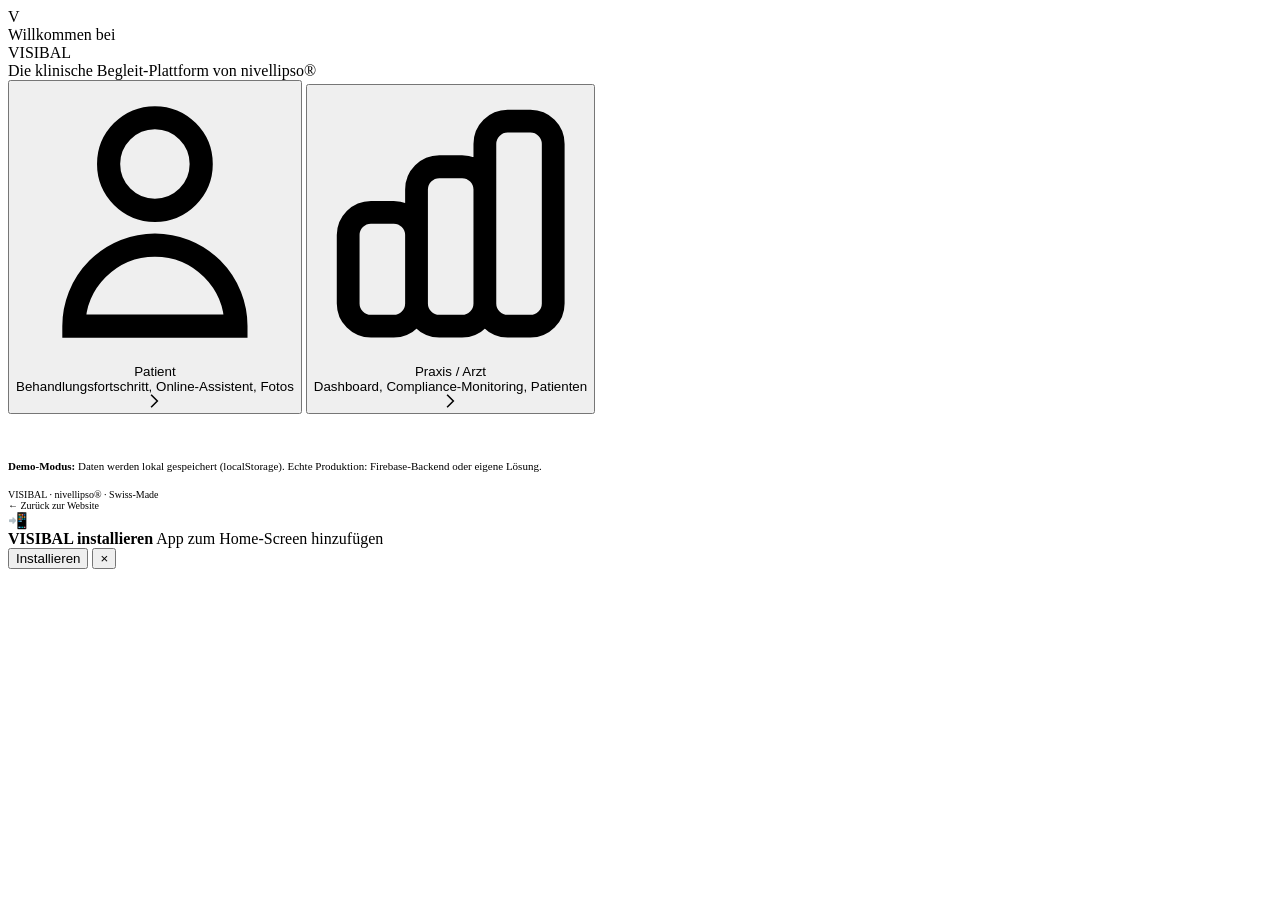
==== visibal-app/index.html @ f3df0269 "feat: add missing features to VISIBAL app - Live wear timer: localStorage session tracking, ticks ev" ====
<!DOCTYPE html>
<html lang="de">
<head>
<meta charset="UTF-8">
<meta name="viewport" content="width=device-width, initial-scale=1.0, viewport-fit=cover, user-scalable=no">
<meta name="apple-mobile-web-app-capable" content="yes">
<meta name="apple-mobile-web-app-status-bar-style" content="black-translucent">
<meta name="theme-color" content="#C00000">
<title>VISIBAL — nivellipso® Patient Companion</title>
<link rel="manifest" href="manifest.json">
<link rel="stylesheet" href="app.css">
<link rel="apple-touch-icon" href="icons/icon-192.png">
</head>
<body>

<div class="login-screen">
  <div class="login-card">
    <div class="login-logo">V</div>
    <div class="login-title">Willkommen bei<br>VISIBAL</div>
    <div class="login-sub">Die klinische Begleit-Plattform von nivellipso®</div>
    
    <div class="role-select">
      <button class="role-btn" onclick="enterApp('patient')">
        <div class="role-ico"><svg viewBox="0 0 24 24" fill="none" stroke="currentColor" stroke-width="2"><path d="M16 7a4 4 0 11-8 0 4 4 0 018 0zM12 14a7 7 0 00-7 7h14a7 7 0 00-7-7z"/></svg></div>
        <div class="role-info">
          <div class="role-title">Patient</div>
          <div class="role-desc">Behandlungsfortschritt, Online-Assistent, Fotos</div>
        </div>
        <svg class="role-arrow" viewBox="0 0 12 18" fill="none" width="10" height="14"><path d="M1 1l8 8-8 8" stroke="currentColor" stroke-width="2"/></svg>
      </button>
      <button class="role-btn" onclick="enterApp('doctor')">
        <div class="role-ico"><svg viewBox="0 0 24 24" fill="none" stroke="currentColor" stroke-width="2"><path d="M9 19v-6a2 2 0 00-2-2H5a2 2 0 00-2 2v6a2 2 0 002 2h2a2 2 0 002-2zm0 0V9a2 2 0 012-2h2a2 2 0 012 2v10m-6 0a2 2 0 002 2h2a2 2 0 002-2m0 0V5a2 2 0 012-2h2a2 2 0 012 2v14a2 2 0 01-2 2h-2a2 2 0 01-2-2z"/></svg></div>
        <div class="role-info">
          <div class="role-title">Praxis / Arzt</div>
          <div class="role-desc">Dashboard, Compliance-Monitoring, Patienten</div>
        </div>
        <svg class="role-arrow" viewBox="0 0 12 18" fill="none" width="10" height="14"><path d="M1 1l8 8-8 8" stroke="currentColor" stroke-width="2"/></svg>
      </button>
    </div>
    
    <div style="margin-top:24px;padding-top:20px;border-top:1px solid var(--border);font-size:11px;color:var(--grey);line-height:1.6;">
      <strong>Demo-Modus:</strong> Daten werden lokal gespeichert (localStorage). Echte Produktion: Firebase-Backend oder eigene Lösung.
    </div>
    
    <div style="margin-top:14px;font-size:10px;color:var(--grey-light);">
      VISIBAL · nivellipso® · Swiss-Made<br>
      <a href="../index.html" style="color:var(--red);text-decoration:none;">← Zurück zur Website</a>
    </div>
  </div>
</div>

<!-- Install Banner (für PWA-Installation) -->
<div class="install-banner" id="installBanner">
  <div class="install-ico">📲</div>
  <div class="install-text">
    <strong>VISIBAL installieren</strong>
    App zum Home-Screen hinzufügen
  </div>
  <button class="install-btn" onclick="installApp()">Installieren</button>
  <button class="install-close" onclick="hideInstall()">×</button>
</div>

<script>
function enterApp(role) {
  localStorage.setItem('visibal_role', role);
  if (role === 'patient') {
    window.location.href = 'patient.html';
  } else {
    window.location.href = 'doctor.html';
  }
}

// PWA install prompt handling
let deferredPrompt;
window.addEventListener('beforeinstallprompt', (e) => {
  e.preventDefault();
  deferredPrompt = e;
  if (!sessionStorage.getItem('install_dismissed')) {
    document.getElementById('installBanner').classList.add('show');
  }
});

function installApp() {
  if (deferredPrompt) {
    deferredPrompt.prompt();
    deferredPrompt.userChoice.then(() => {
      deferredPrompt = null;
      hideInstall();
    });
  }
}

function hideInstall() {
  document.getElementById('installBanner').classList.remove('show');
  sessionStorage.setItem('install_dismissed', '1');
}

// Auto-redirect if already logged in
const existingRole = localStorage.getItem('visibal_role');
if (existingRole) {
  enterApp(existingRole);
}

// Register service worker
if ('serviceWorker' in navigator) {
  window.addEventListener('load', () => {
    navigator.serviceWorker.register('service-worker.js')
      .then(reg => console.log('SW registered'))
      .catch(err => console.log('SW failed:', err));
  });
}
</script>
</body>
</html>
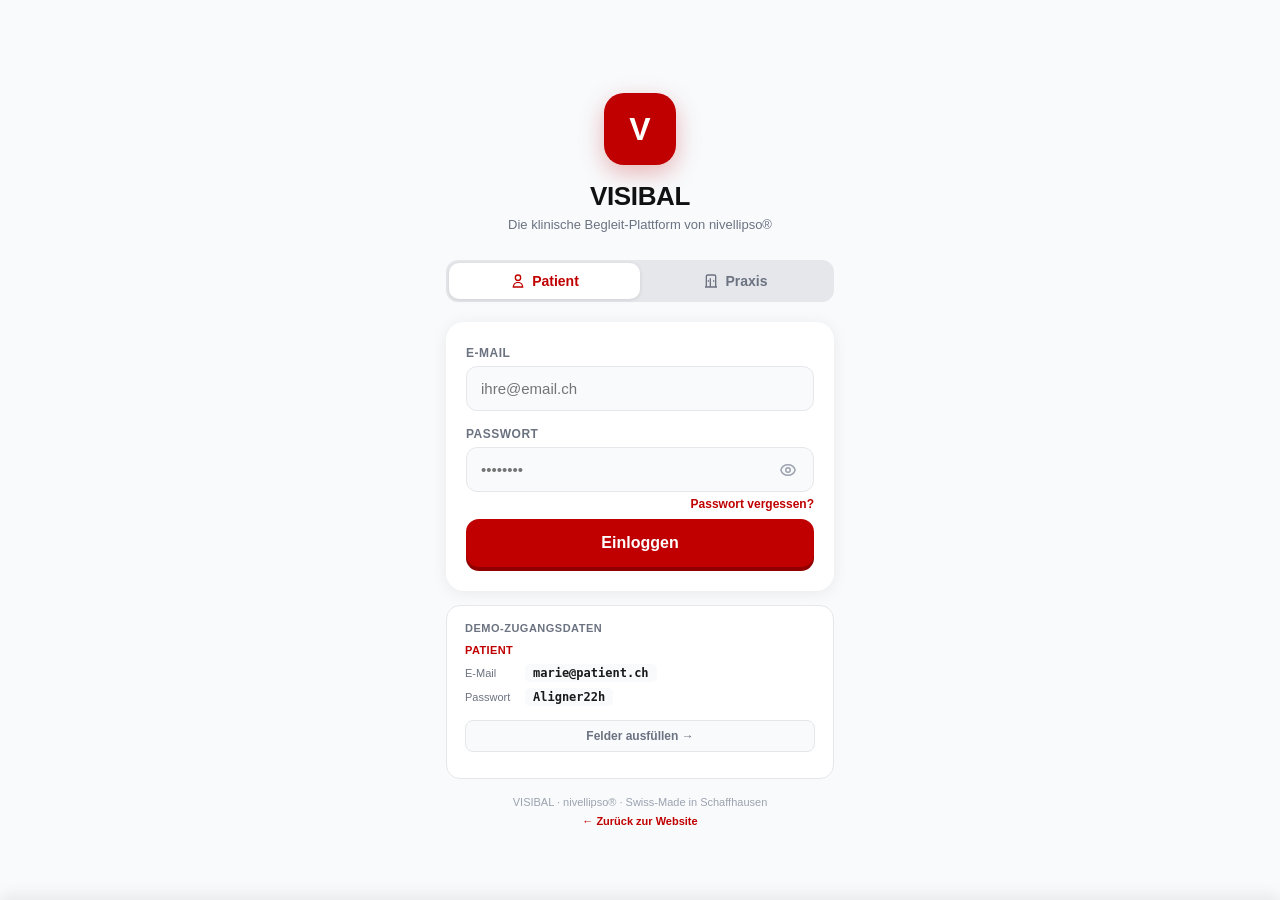
==== commit fba28148: "feat(visibal): replace role selector with credential login page - Two-tab login (Patient / Praxis) w" ====
--- a/visibal-app/index.html
+++ b/visibal-app/index.html
@@ -6,50 +6,513 @@
 <meta name="apple-mobile-web-app-capable" content="yes">
 <meta name="apple-mobile-web-app-status-bar-style" content="black-translucent">
 <meta name="theme-color" content="#C00000">
-<title>VISIBAL — nivellipso® Patient Companion</title>
+<title>VISIBAL — Login</title>
 <link rel="manifest" href="manifest.json">
-<link rel="stylesheet" href="app.css">
 <link rel="apple-touch-icon" href="icons/icon-192.png">
+<style>
+*, *::before, *::after { box-sizing: border-box; margin: 0; padding: 0; }
+:root {
+  --red: #C00000;
+  --red-dark: #900000;
+  --red-light: #fdf0f0;
+  --black: #111;
+  --text: #1a1a1a;
+  --grey: #6b7280;
+  --grey-light: #9ca3af;
+  --border: #e5e7eb;
+  --bg: #f8fafc;
+  --white: #ffffff;
+  --ok: #2d8a4e;
+  --ok-light: #edfaf3;
+}
+
+body {
+  font-family: -apple-system, BlinkMacSystemFont, 'Segoe UI', sans-serif;
+  background: var(--bg);
+  min-height: 100vh;
+  min-height: 100dvh;
+  display: flex;
+  flex-direction: column;
+  align-items: center;
+  justify-content: center;
+  padding: env(safe-area-inset-top) 0 env(safe-area-inset-bottom);
+}
+
+/* ── CARD ── */
+.login-wrap {
+  width: 100%;
+  max-width: 420px;
+  padding: 20px 16px calc(20px + env(safe-area-inset-bottom));
+  display: flex;
+  flex-direction: column;
+  gap: 0;
+}
+
+.login-brand {
+  text-align: center;
+  padding: 32px 0 28px;
+}
+.login-logo {
+  width: 72px;
+  height: 72px;
+  background: var(--red);
+  color: white;
+  border-radius: 20px;
+  font-size: 32px;
+  font-weight: 800;
+  display: flex;
+  align-items: center;
+  justify-content: center;
+  margin: 0 auto 16px;
+  box-shadow: 0 8px 24px rgba(192,0,0,.28);
+}
+.login-title {
+  font-size: 26px;
+  font-weight: 800;
+  color: var(--black);
+  letter-spacing: -.4px;
+  margin-bottom: 5px;
+}
+.login-sub {
+  font-size: 13px;
+  color: var(--grey);
+}
+
+/* ── TABS ── */
+.role-tabs {
+  display: flex;
+  background: var(--border);
+  border-radius: 12px;
+  padding: 3px;
+  margin-bottom: 20px;
+}
+.role-tab {
+  flex: 1;
+  padding: 10px;
+  border: none;
+  background: none;
+  border-radius: 10px;
+  font-size: 14px;
+  font-weight: 600;
+  color: var(--grey);
+  cursor: pointer;
+  transition: all .18s;
+  display: flex;
+  align-items: center;
+  justify-content: center;
+  gap: 6px;
+}
+.role-tab svg { width: 16px; height: 16px; flex-shrink: 0; }
+.role-tab.active {
+  background: white;
+  color: var(--red);
+  box-shadow: 0 1px 4px rgba(0,0,0,.1);
+}
+
+/* ── FORM CARD ── */
+.form-card {
+  background: white;
+  border-radius: 18px;
+  padding: 24px 20px;
+  box-shadow: 0 2px 16px rgba(0,0,0,.07);
+  margin-bottom: 14px;
+}
+
+.form-group {
+  margin-bottom: 16px;
+}
+.form-label {
+  display: block;
+  font-size: 12px;
+  font-weight: 700;
+  color: var(--grey);
+  text-transform: uppercase;
+  letter-spacing: .5px;
+  margin-bottom: 6px;
+}
+.form-input {
+  width: 100%;
+  padding: 13px 14px;
+  border: 1.5px solid var(--border);
+  border-radius: 11px;
+  font-size: 15px;
+  font-family: inherit;
+  color: var(--text);
+  background: var(--bg);
+  outline: none;
+  transition: border-color .15s, background .15s;
+  -webkit-appearance: none;
+}
+.form-input:focus {
+  border-color: var(--red);
+  background: white;
+}
+.form-input.error {
+  border-color: var(--red);
+  background: var(--red-light);
+}
+
+.pw-wrap {
+  position: relative;
+}
+.pw-toggle {
+  position: absolute;
+  right: 13px;
+  top: 50%;
+  transform: translateY(-50%);
+  background: none;
+  border: none;
+  color: var(--grey-light);
+  cursor: pointer;
+  padding: 4px;
+  display: flex;
+  align-items: center;
+}
+
+.form-row-meta {
+  display: flex;
+  justify-content: flex-end;
+  margin-top: 5px;
+  margin-bottom: 4px;
+}
+.forgot-link {
+  font-size: 12px;
+  color: var(--red);
+  text-decoration: none;
+  font-weight: 600;
+}
+
+/* ── ERROR BOX ── */
+.error-box {
+  background: var(--red-light);
+  border: 1px solid rgba(192,0,0,.2);
+  border-radius: 10px;
+  padding: 11px 14px;
+  font-size: 13px;
+  color: var(--red);
+  font-weight: 500;
+  margin-bottom: 14px;
+  display: none;
+}
+.error-box.show { display: block; }
+
+/* ── SUBMIT BTN ── */
+.submit-btn {
+  width: 100%;
+  padding: 15px;
+  background: var(--red);
+  color: white;
+  border: none;
+  border-radius: 13px;
+  font-size: 16px;
+  font-weight: 700;
+  cursor: pointer;
+  box-shadow: 0 4px 0 var(--red-dark);
+  transition: transform .1s, box-shadow .1s, opacity .15s;
+  display: flex;
+  align-items: center;
+  justify-content: center;
+  gap: 8px;
+  margin-top: 4px;
+}
+.submit-btn:active:not(:disabled) {
+  transform: translateY(2px);
+  box-shadow: 0 2px 0 var(--red-dark);
+}
+.submit-btn:disabled {
+  opacity: .65;
+  cursor: default;
+}
+
+/* ── SPINNER ── */
+.spinner {
+  width: 18px;
+  height: 18px;
+  border: 2.5px solid rgba(255,255,255,.35);
+  border-top-color: white;
+  border-radius: 50%;
+  animation: spin .7s linear infinite;
+  display: none;
+}
+.submit-btn.loading .spinner { display: block; }
+.submit-btn.loading .btn-label { display: none; }
+@keyframes spin { to { transform: rotate(360deg); } }
+
+/* ── MAGIC LINK PANEL ── */
+.magic-sent {
+  display: none;
+  flex-direction: column;
+  align-items: center;
+  text-align: center;
+  padding: 8px 0 4px;
+}
+.magic-sent.show { display: flex; }
+.magic-ico { font-size: 48px; margin-bottom: 14px; }
+.magic-title { font-size: 17px; font-weight: 700; color: var(--black); margin-bottom: 8px; }
+.magic-sub { font-size: 13px; color: var(--grey); line-height: 1.6; margin-bottom: 20px; }
+.magic-demo-btn {
+  background: var(--ok-light);
+  border: 1.5px solid var(--ok);
+  color: var(--ok);
+  border-radius: 12px;
+  padding: 12px 20px;
+  font-size: 14px;
+  font-weight: 700;
+  cursor: pointer;
+  width: 100%;
+}
+
+/* ── DEMO HINT ── */
+.demo-hint {
+  background: white;
+  border: 1px solid var(--border);
+  border-radius: 14px;
+  padding: 16px 18px;
+  margin-bottom: 14px;
+}
+.demo-hint-title {
+  font-size: 11px;
+  font-weight: 700;
+  color: var(--grey);
+  text-transform: uppercase;
+  letter-spacing: .5px;
+  margin-bottom: 10px;
+}
+.demo-cred {
+  display: flex;
+  flex-direction: column;
+  gap: 6px;
+  margin-bottom: 10px;
+}
+.demo-cred:last-child { margin-bottom: 0; }
+.demo-cred-role {
+  font-size: 11px;
+  font-weight: 700;
+  color: var(--red);
+  text-transform: uppercase;
+  letter-spacing: .4px;
+  margin-bottom: 2px;
+}
+.demo-cred-row {
+  display: flex;
+  align-items: center;
+  gap: 8px;
+}
+.demo-cred-key {
+  font-size: 11px;
+  color: var(--grey);
+  width: 52px;
+  flex-shrink: 0;
+}
+.demo-cred-val {
+  font-size: 12px;
+  font-weight: 600;
+  color: var(--text);
+  font-family: 'SF Mono', Consolas, monospace;
+  background: var(--bg);
+  padding: 2px 8px;
+  border-radius: 5px;
+  cursor: pointer;
+  user-select: all;
+}
+.demo-fill-btn {
+  margin-top: 8px;
+  width: 100%;
+  background: var(--bg);
+  border: 1px solid var(--border);
+  border-radius: 8px;
+  padding: 8px;
+  font-size: 12px;
+  font-weight: 600;
+  color: var(--grey);
+  cursor: pointer;
+  transition: background .12s;
+}
+.demo-fill-btn:active { background: var(--border); }
+
+/* ── FOOTER ── */
+.login-footer {
+  text-align: center;
+  font-size: 11px;
+  color: var(--grey-light);
+  line-height: 1.7;
+  padding-bottom: 8px;
+}
+.login-footer a {
+  color: var(--red);
+  text-decoration: none;
+  font-weight: 600;
+}
+
+/* ── INSTALL BANNER ── */
+.install-banner {
+  position: fixed;
+  bottom: 0;
+  left: 0;
+  right: 0;
+  background: white;
+  border-top: 1px solid var(--border);
+  padding: 14px 16px calc(14px + env(safe-area-inset-bottom));
+  display: flex;
+  align-items: center;
+  gap: 12px;
+  transform: translateY(100%);
+  transition: transform .3s ease;
+  z-index: 1000;
+  box-shadow: 0 -4px 16px rgba(0,0,0,.08);
+}
+.install-banner.show { transform: translateY(0); }
+.install-ico { font-size: 28px; flex-shrink: 0; }
+.install-text { flex: 1; font-size: 13px; color: var(--text); }
+.install-text strong { display: block; font-weight: 700; }
+.install-btn {
+  background: var(--red);
+  color: white;
+  border: none;
+  border-radius: 8px;
+  padding: 8px 16px;
+  font-size: 13px;
+  font-weight: 700;
+  cursor: pointer;
+  flex-shrink: 0;
+}
+.install-close {
+  background: none;
+  border: none;
+  font-size: 20px;
+  color: var(--grey-light);
+  cursor: pointer;
+  padding: 4px;
+  flex-shrink: 0;
+}
+</style>
 </head>
 <body>
 
-<div class="login-screen">
-  <div class="login-card">
+<div class="login-wrap">
+
+  <!-- Brand -->
+  <div class="login-brand">
     <div class="login-logo">V</div>
-    <div class="login-title">Willkommen bei<br>VISIBAL</div>
+    <div class="login-title">VISIBAL</div>
     <div class="login-sub">Die klinische Begleit-Plattform von nivellipso®</div>
-    
-    <div class="role-select">
-      <button class="role-btn" onclick="enterApp('patient')">
-        <div class="role-ico"><svg viewBox="0 0 24 24" fill="none" stroke="currentColor" stroke-width="2"><path d="M16 7a4 4 0 11-8 0 4 4 0 018 0zM12 14a7 7 0 00-7 7h14a7 7 0 00-7-7z"/></svg></div>
-        <div class="role-info">
-          <div class="role-title">Patient</div>
-          <div class="role-desc">Behandlungsfortschritt, Online-Assistent, Fotos</div>
+  </div>
+
+  <!-- Role Tabs -->
+  <div class="role-tabs">
+    <button class="role-tab active" id="tabPatient" onclick="switchRole('patient')">
+      <svg viewBox="0 0 24 24" fill="none" stroke="currentColor" stroke-width="2"><path d="M16 7a4 4 0 11-8 0 4 4 0 018 0zM12 14a7 7 0 00-7 7h14a7 7 0 00-7-7z"/></svg>
+      Patient
+    </button>
+    <button class="role-tab" id="tabDoctor" onclick="switchRole('doctor')">
+      <svg viewBox="0 0 24 24" fill="none" stroke="currentColor" stroke-width="2"><path d="M19 21V5a2 2 0 00-2-2H7a2 2 0 00-2 2v16m14 0H5m14 0h2M5 21H3m4-9h2m6 0h2m-6 0v9m0-9V8m-6 4v9"/></svg>
+      Praxis
+    </button>
+  </div>
+
+  <!-- Error Box -->
+  <div class="error-box" id="errorBox"></div>
+
+  <!-- ── PATIENT FORM ── -->
+  <div class="form-card" id="patientForm">
+    <div class="form-group">
+      <label class="form-label" for="patientEmail">E-Mail</label>
+      <input class="form-input" id="patientEmail" type="email" placeholder="ihre@email.ch" autocomplete="email" inputmode="email">
+    </div>
+    <div class="form-group" style="margin-bottom:8px;">
+      <label class="form-label" for="patientPw">Passwort</label>
+      <div class="pw-wrap">
+        <input class="form-input" id="patientPw" type="password" placeholder="••••••••" autocomplete="current-password" style="padding-right:44px;">
+        <button class="pw-toggle" onclick="togglePw('patientPw',this)" tabindex="-1">
+          <svg id="eyeP" viewBox="0 0 24 24" fill="none" stroke="currentColor" stroke-width="2" width="18" height="18"><path d="M15 12a3 3 0 11-6 0 3 3 0 016 0z"/><path d="M2.458 12C3.732 7.943 7.523 5 12 5c4.478 0 8.268 2.943 9.542 7-1.274 4.057-5.064 7-9.542 7-4.477 0-8.268-2.943-9.542-7z"/></svg>
+        </button>
+      </div>
+      <div class="form-row-meta">
+        <a href="#" class="forgot-link" onclick="forgotPw(event)">Passwort vergessen?</a>
+      </div>
+    </div>
+    <button class="submit-btn" id="patientLoginBtn" onclick="login('patient')">
+      <span class="spinner"></span>
+      <span class="btn-label">Einloggen</span>
+    </button>
+  </div>
+
+  <!-- ── DOCTOR FORM ── -->
+  <div class="form-card" id="doctorForm" style="display:none;">
+
+    <!-- Email + Magic Link form -->
+    <div id="magicForm">
+      <div class="form-group" style="margin-bottom:4px;">
+        <label class="form-label" for="doctorEmail">Praxis-E-Mail</label>
+        <input class="form-input" id="doctorEmail" type="email" placeholder="praxis@beispiel.ch" autocomplete="email" inputmode="email">
+      </div>
+      <div class="form-group" style="margin-bottom:8px;">
+        <label class="form-label" for="doctorPw">Passwort</label>
+        <div class="pw-wrap">
+          <input class="form-input" id="doctorPw" type="password" placeholder="••••••••" autocomplete="current-password" style="padding-right:44px;">
+          <button class="pw-toggle" onclick="togglePw('doctorPw',this)" tabindex="-1">
+            <svg viewBox="0 0 24 24" fill="none" stroke="currentColor" stroke-width="2" width="18" height="18"><path d="M15 12a3 3 0 11-6 0 3 3 0 016 0z"/><path d="M2.458 12C3.732 7.943 7.523 5 12 5c4.478 0 8.268 2.943 9.542 7-1.274 4.057-5.064 7-9.542 7-4.477 0-8.268-2.943-9.542-7z"/></svg>
+          </button>
         </div>
-        <svg class="role-arrow" viewBox="0 0 12 18" fill="none" width="10" height="14"><path d="M1 1l8 8-8 8" stroke="currentColor" stroke-width="2"/></svg>
-      </button>
-      <button class="role-btn" onclick="enterApp('doctor')">
-        <div class="role-ico"><svg viewBox="0 0 24 24" fill="none" stroke="currentColor" stroke-width="2"><path d="M9 19v-6a2 2 0 00-2-2H5a2 2 0 00-2 2v6a2 2 0 002 2h2a2 2 0 002-2zm0 0V9a2 2 0 012-2h2a2 2 0 012 2v10m-6 0a2 2 0 002 2h2a2 2 0 002-2m0 0V5a2 2 0 012-2h2a2 2 0 012 2v14a2 2 0 01-2 2h-2a2 2 0 01-2-2z"/></svg></div>
-        <div class="role-info">
-          <div class="role-title">Praxis / Arzt</div>
-          <div class="role-desc">Dashboard, Compliance-Monitoring, Patienten</div>
+        <div class="form-row-meta">
+          <a href="#" class="forgot-link" onclick="forgotPw(event)">Passwort vergessen?</a>
         </div>
-        <svg class="role-arrow" viewBox="0 0 12 18" fill="none" width="10" height="14"><path d="M1 1l8 8-8 8" stroke="currentColor" stroke-width="2"/></svg>
+      </div>
+      <button class="submit-btn" id="doctorLoginBtn" onclick="login('doctor')">
+        <span class="spinner"></span>
+        <span class="btn-label">Einloggen</span>
       </button>
     </div>
-    
-    <div style="margin-top:24px;padding-top:20px;border-top:1px solid var(--border);font-size:11px;color:var(--grey);line-height:1.6;">
-      <strong>Demo-Modus:</strong> Daten werden lokal gespeichert (localStorage). Echte Produktion: Firebase-Backend oder eigene Lösung.
-    </div>
-    
-    <div style="margin-top:14px;font-size:10px;color:var(--grey-light);">
-      VISIBAL · nivellipso® · Swiss-Made<br>
-      <a href="../index.html" style="color:var(--red);text-decoration:none;">← Zurück zur Website</a>
+
+    <!-- Success state after magic link sent -->
+    <div class="magic-sent" id="magicSent">
+      <div class="magic-ico">📬</div>
+      <div class="magic-title">E-Mail versendet!</div>
+      <div class="magic-sub">Prüfen Sie Ihr Postfach und klicken Sie den Login-Link.<br><em>(Demo: Link-Klick simuliert unten)</em></div>
+      <button class="magic-demo-btn" onclick="enterApp('doctor')">Demo: Direkt einloggen →</button>
     </div>
   </div>
+
+  <!-- Demo Credentials -->
+  <div class="demo-hint">
+    <div class="demo-hint-title">Demo-Zugangsdaten</div>
+
+    <div class="demo-cred" id="hintPatient">
+      <div class="demo-cred-role">Patient</div>
+      <div class="demo-cred-row">
+        <span class="demo-cred-key">E-Mail</span>
+        <span class="demo-cred-val">marie@patient.ch</span>
+      </div>
+      <div class="demo-cred-row">
+        <span class="demo-cred-key">Passwort</span>
+        <span class="demo-cred-val">Aligner22h</span>
+      </div>
+      <button class="demo-fill-btn" onclick="fillDemo('patient')">Felder ausfüllen →</button>
+    </div>
+
+    <div class="demo-cred" id="hintDoctor" style="display:none;border-top:1px solid var(--border);padding-top:10px;margin-top:4px;">
+      <div class="demo-cred-role">Praxis / Arzt</div>
+      <div class="demo-cred-row">
+        <span class="demo-cred-key">E-Mail</span>
+        <span class="demo-cred-val">dr.schmidt@praxis.ch</span>
+      </div>
+      <div class="demo-cred-row">
+        <span class="demo-cred-key">Passwort</span>
+        <span class="demo-cred-val">Praxis2026</span>
+      </div>
+      <button class="demo-fill-btn" onclick="fillDemo('doctor')">Felder ausfüllen →</button>
+    </div>
+  </div>
+
+  <!-- Footer -->
+  <div class="login-footer">
+    VISIBAL · nivellipso® · Swiss-Made in Schaffhausen<br>
+    <a href="../index.html">← Zurück zur Website</a>
+  </div>
+
 </div>
 
-<!-- Install Banner (für PWA-Installation) -->
+<!-- PWA Install Banner -->
 <div class="install-banner" id="installBanner">
   <div class="install-ico">📲</div>
   <div class="install-text">
@@ -61,16 +524,115 @@
 </div>
 
 <script>
+// ── DEMO CREDENTIALS ──────────────────────────────────────
+const DEMO_ACCOUNTS = {
+  patient: { email: 'marie@patient.ch', password: 'Aligner22h' },
+  doctor:  { email: 'dr.schmidt@praxis.ch', password: 'Praxis2026' }
+};
+
+// ── ROLE TABS ─────────────────────────────────────────────
+let _role = 'patient';
+
+function switchRole(role) {
+  _role = role;
+  document.getElementById('tabPatient').classList.toggle('active', role === 'patient');
+  document.getElementById('tabDoctor').classList.toggle('active', role === 'doctor');
+  document.getElementById('patientForm').style.display = role === 'patient' ? '' : 'none';
+  document.getElementById('doctorForm').style.display  = role === 'doctor'  ? '' : 'none';
+  document.getElementById('hintPatient').style.display = role === 'patient' ? '' : 'none';
+  document.getElementById('hintDoctor').style.display  = role === 'doctor'  ? '' : 'none';
+  clearError();
+}
+
+// ── LOGIN ─────────────────────────────────────────────────
+function login(role) {
+  clearError();
+  const emailEl = document.getElementById(role === 'patient' ? 'patientEmail' : 'doctorEmail');
+  const pwEl    = document.getElementById(role === 'patient' ? 'patientPw'    : 'doctorPw');
+  const btn     = document.getElementById(role === 'patient' ? 'patientLoginBtn' : 'doctorLoginBtn');
+
+  const email = emailEl.value.trim();
+  const pw    = pwEl.value;
+
+  // Basic validation
+  if (!email) { showError('Bitte geben Sie Ihre E-Mail-Adresse ein.'); emailEl.classList.add('error'); emailEl.focus(); return; }
+  if (!email.includes('@')) { showError('Bitte geben Sie eine gültige E-Mail-Adresse ein.'); emailEl.classList.add('error'); emailEl.focus(); return; }
+  if (!pw) { showError('Bitte geben Sie Ihr Passwort ein.'); pwEl.classList.add('error'); pwEl.focus(); return; }
+
+  // Start loading
+  btn.classList.add('loading');
+  btn.disabled = true;
+  emailEl.classList.remove('error');
+  pwEl.classList.remove('error');
+
+  // Simulate server round-trip
+  setTimeout(() => {
+    const acc = DEMO_ACCOUNTS[role];
+    if (email.toLowerCase() === acc.email.toLowerCase() && pw === acc.password) {
+      enterApp(role);
+    } else {
+      btn.classList.remove('loading');
+      btn.disabled = false;
+      emailEl.classList.add('error');
+      pwEl.classList.add('error');
+      showError('E-Mail oder Passwort falsch. Bitte prüfen Sie die Demo-Zugangsdaten unten.');
+      pwEl.value = '';
+      pwEl.focus();
+    }
+  }, 900);
+}
+
+// ── ENTER APP ─────────────────────────────────────────────
 function enterApp(role) {
   localStorage.setItem('visibal_role', role);
+  window.location.href = role === 'patient' ? 'patient.html' : 'doctor.html';
+}
+
+// ── HELPERS ───────────────────────────────────────────────
+function showError(msg) {
+  const box = document.getElementById('errorBox');
+  box.textContent = msg;
+  box.classList.add('show');
+}
+function clearError() {
+  const box = document.getElementById('errorBox');
+  box.classList.remove('show');
+  document.querySelectorAll('.form-input').forEach(i => i.classList.remove('error'));
+}
+
+function forgotPw(e) {
+  e.preventDefault();
+  showError('Passwort-Reset ist im Demo-Modus nicht verfügbar. Bitte nutzen Sie die Demo-Zugangsdaten.');
+}
+
+function togglePw(id, btn) {
+  const input = document.getElementById(id);
+  const isText = input.type === 'text';
+  input.type = isText ? 'password' : 'text';
+  btn.querySelector('svg').style.opacity = isText ? '1' : '.4';
+}
+
+function fillDemo(role) {
+  const acc = DEMO_ACCOUNTS[role];
   if (role === 'patient') {
-    window.location.href = 'patient.html';
+    document.getElementById('patientEmail').value = acc.email;
+    document.getElementById('patientPw').value    = acc.password;
   } else {
-    window.location.href = 'doctor.html';
+    document.getElementById('doctorEmail').value = acc.email;
+    document.getElementById('doctorPw').value    = acc.password;
   }
-}
-
-// PWA install prompt handling
+  clearError();
+}
+
+// ── INPUT CLEANUP ─────────────────────────────────────────
+document.querySelectorAll('.form-input').forEach(el => {
+  el.addEventListener('input', () => { el.classList.remove('error'); clearError(); });
+  el.addEventListener('keydown', e => {
+    if (e.key === 'Enter') login(_role);
+  });
+});
+
+// ── PWA INSTALL ───────────────────────────────────────────
 let deferredPrompt;
 window.addEventListener('beforeinstallprompt', (e) => {
   e.preventDefault();
@@ -79,34 +641,27 @@
     document.getElementById('installBanner').classList.add('show');
   }
 });
-
 function installApp() {
   if (deferredPrompt) {
     deferredPrompt.prompt();
-    deferredPrompt.userChoice.then(() => {
-      deferredPrompt = null;
-      hideInstall();
-    });
+    deferredPrompt.userChoice.then(() => { deferredPrompt = null; hideInstall(); });
   }
 }
-
 function hideInstall() {
   document.getElementById('installBanner').classList.remove('show');
   sessionStorage.setItem('install_dismissed', '1');
 }
 
-// Auto-redirect if already logged in
+// ── AUTO-REDIRECT IF ALREADY LOGGED IN ───────────────────
 const existingRole = localStorage.getItem('visibal_role');
-if (existingRole) {
+if (existingRole === 'patient' || existingRole === 'doctor') {
   enterApp(existingRole);
 }
 
-// Register service worker
+// ── SERVICE WORKER ────────────────────────────────────────
 if ('serviceWorker' in navigator) {
   window.addEventListener('load', () => {
-    navigator.serviceWorker.register('service-worker.js')
-      .then(reg => console.log('SW registered'))
-      .catch(err => console.log('SW failed:', err));
+    navigator.serviceWorker.register('service-worker.js').catch(() => {});
   });
 }
 </script>
